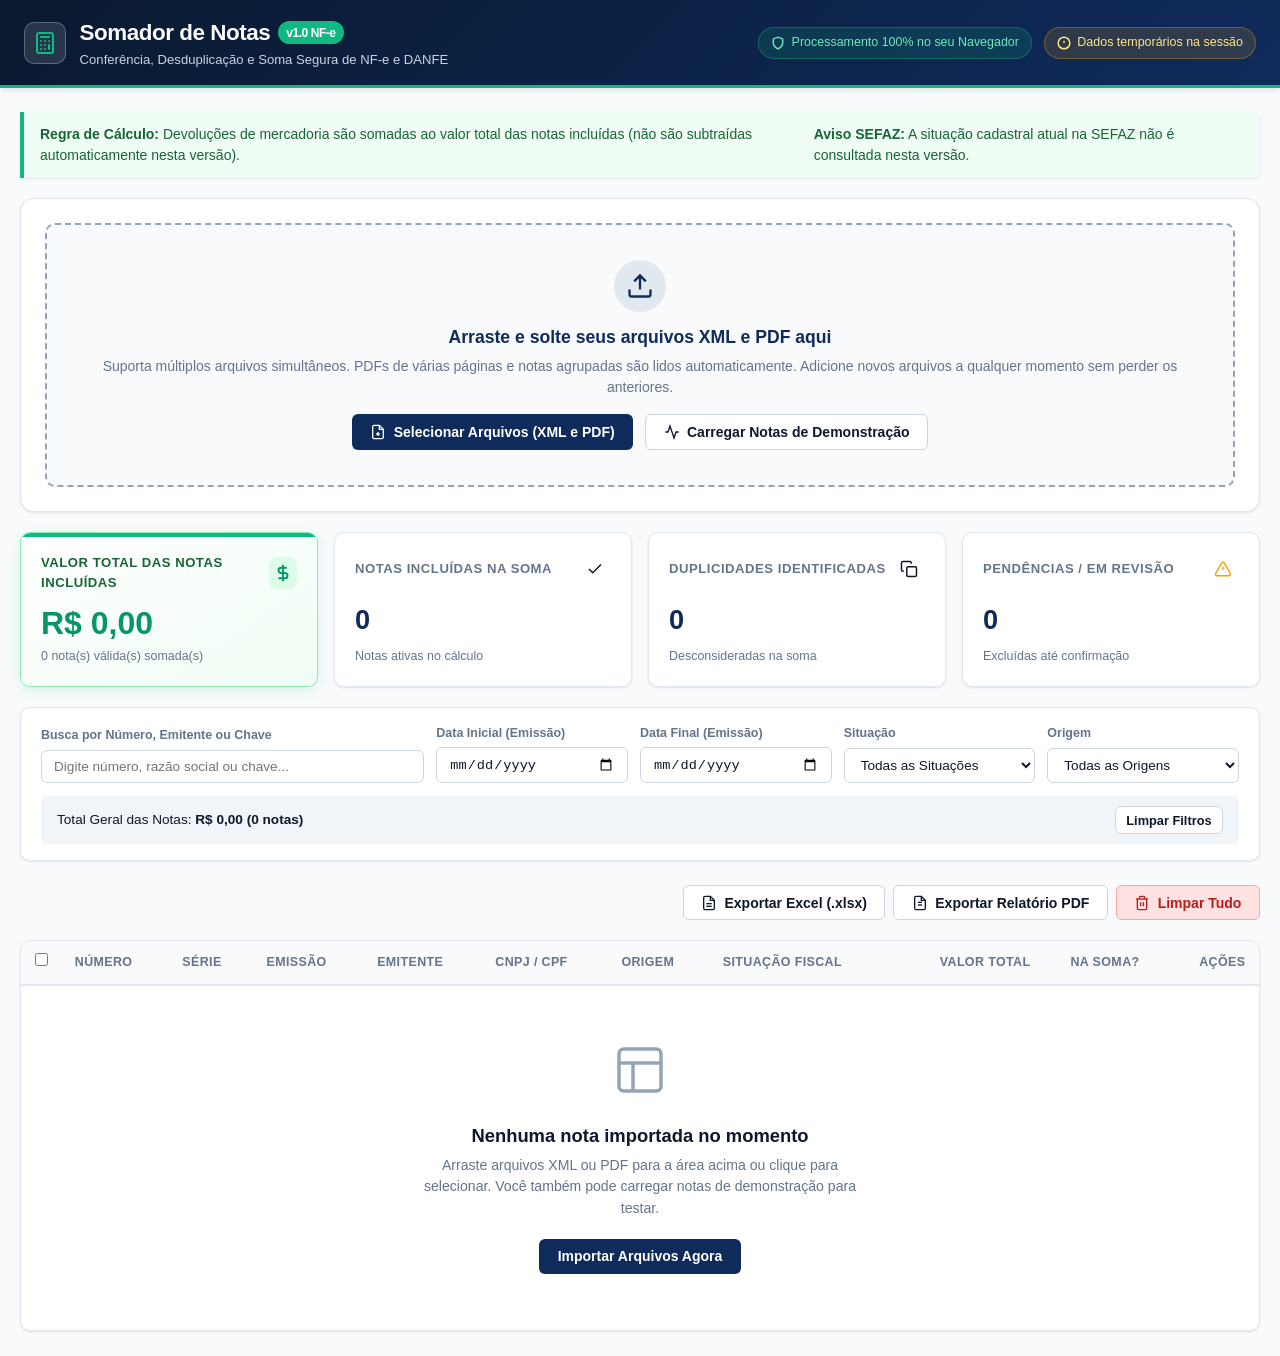
==== index.html @ ee243882 "feat: publicacao da aplicacao Somador de Notas" ====
<!DOCTYPE html>
<html lang="pt-BR">
<head>
  <meta charset="UTF-8">
  <meta name="viewport" content="width=device-width, initial-scale=1.0">
  <title>Somador de Notas - NF-e e DANFE</title>
  
  <!-- CSS Principal -->
  <link rel="stylesheet" href="css/styles.css">

  <!-- Bibliotecas Locais (Zero Dependência Externa para Máxima Privacidade) -->
  <script src="vendor/pdf.min.js"></script>
  <script src="vendor/xlsx.full.min.js"></script>
  <script src="vendor/jspdf.umd.min.js"></script>
  <script src="vendor/jspdf.plugin.autotable.min.js"></script>
  <script src="vendor/JsBarcode.all.min.js"></script>
  <script src="vendor/tesseract.min.js"></script>
</head>
<body>

  <!-- CABEÇALHO -->
  <header class="app-header">
    <div class="header-container">
      <div class="brand-section">
        <div class="brand-logo-icon">
          <!-- Ícone SVG de Calculadora/Documento -->
          <svg width="24" height="24" viewBox="0 0 24 24" fill="none" stroke="currentColor" stroke-width="2" stroke-linecap="round" stroke-linejoin="round">
            <rect width="16" height="20" x="4" y="2" rx="2"/>
            <line x1="8" x2="16" y1="6" y2="6"/>
            <line x1="16" x2="16" y1="14" y2="18"/>
            <path d="M16 10h.01"/>
            <path d="M12 10h.01"/>
            <path d="M8 10h.01"/>
            <path d="M12 14h.01"/>
            <path d="M8 14h.01"/>
            <path d="M12 18h.01"/>
            <path d="M8 18h.01"/>
          </svg>
        </div>
        <div>
          <div class="brand-title">
            Somador de Notas
            <span class="brand-version">v1.0 NF-e</span>
          </div>
          <div class="brand-subtitle">Conferência, Desduplicação e Soma Segura de NF-e e DANFE</div>
        </div>
      </div>

      <div class="header-badges">
        <div class="privacy-badge" title="Nenhum dado é enviado para servidores externos">
          <svg width="14" height="14" viewBox="0 0 24 24" fill="none" stroke="currentColor" stroke-width="2.5"><path d="M12 22s8-4 8-10V5l-8-3-8 3v7c0 6 8 10 8 10z"/></svg>
          Processamento 100% no seu Navegador
        </div>
        <div class="session-warning-badge" title="Os dados serão descartados ao recarregar a página">
          <svg width="14" height="14" viewBox="0 0 24 24" fill="none" stroke="currentColor" stroke-width="2.5"><circle cx="12" cy="12" r="10"/><line x1="12" y1="8" x2="12" y2="12"/><line x1="12" y1="16" x2="12.01" y2="16"/></svg>
          Dados temporários na sessão
        </div>
      </div>
    </div>
  </header>

  <!-- CONTEÚDO PRINCIPAL -->
  <main class="main-wrapper">

    <!-- BANNER DE REGRAS DE NEGÓCIO E SEFAZ -->
    <div class="rule-banner">
      <div>
        <strong>Regra de Cálculo:</strong> Devoluções de mercadoria são somadas ao valor total das notas incluídas (não são subtraídas automaticamente nesta versão).
      </div>
      <div>
        <strong>Aviso SEFAZ:</strong> A situação cadastral atual na SEFAZ não é consultada nesta versão.
      </div>
    </div>

    <!-- ÁREA DE IMPORTAÇÃO (DROPZONE) -->
    <section class="import-card">
      <div class="dropzone-container" id="dropzone">
        <input type="file" id="fileInput" class="file-input-hidden" multiple accept=".xml,.pdf">
        <div class="dropzone-icon">
          <svg width="28" height="28" viewBox="0 0 24 24" fill="none" stroke="currentColor" stroke-width="2"><path d="M21 15v4a2 2 0 0 1-2 2H5a2 2 0 0 1-2-2v-4"/><polyline points="17 8 12 3 7 8"/><line x1="12" x2="12" y1="3" y2="15"/></svg>
        </div>
        <div class="dropzone-text-main">Arraste e solte seus arquivos XML e PDF aqui</div>
        <div class="dropzone-text-sub">
          Suporta múltiplos arquivos simultâneos. PDFs de várias páginas e notas agrupadas são lidos automaticamente.
          Adicione novos arquivos a qualquer momento sem perder os anteriores.
        </div>
        <div class="dropzone-actions">
          <button type="button" class="btn btn-primary" id="btnSelectFiles">
            <svg width="16" height="16" viewBox="0 0 24 24" fill="none" stroke="currentColor" stroke-width="2"><path d="M14 2H6a2 2 0 0 0-2 2v16a2 2 0 0 0 2 2h12a2 2 0 0 0 2-2V8z"/><polyline points="14 2 14 8 20 8"/><line x1="12" x2="12" y1="18" y2="12"/><line x1="9" x2="15" y1="15" y2="15"/></svg>
            Selecionar Arquivos (XML e PDF)
          </button>
          <button type="button" class="btn btn-secondary" id="btnLoadSamples">
            <svg width="16" height="16" viewBox="0 0 24 24" fill="none" stroke="currentColor" stroke-width="2"><polyline points="22 12 18 12 15 21 9 3 6 12 2 12"/></svg>
            Carregar Notas de Demonstração
          </button>
        </div>
      </div>
    </section>

    <!-- CARDS DE MÉTRICAS E RESUMO -->
    <section class="metrics-grid">
      <!-- Card Valor Total (Destaque Principal) -->
      <div class="metric-card highlight-green">
        <div class="metric-header">
          <span class="metric-title">Valor Total das Notas Incluídas</span>
          <div class="metric-icon">
            <svg width="18" height="18" viewBox="0 0 24 24" fill="none" stroke="currentColor" stroke-width="2.5"><line x1="12" x2="12" y1="1" y2="23"/><path d="M17 5H9.5a3.5 3.5 0 0 0 0 7h5a3.5 3.5 0 0 1 0 7H6"/></svg>
          </div>
        </div>
        <div class="metric-value-huge" id="cardTotalValor">R$ 0,00</div>
        <div class="metric-footer-desc" id="cardTotalDesc">0 nota(s) válida(s) somada(s)</div>
      </div>

      <!-- Card Quantidade Incluídas -->
      <div class="metric-card">
        <div class="metric-header">
          <span class="metric-title">Notas Incluídas na Soma</span>
          <div class="metric-icon">
            <svg width="18" height="18" viewBox="0 0 24 24" fill="none" stroke="currentColor" stroke-width="2"><polyline points="20 6 9 17 4 12"/></svg>
          </div>
        </div>
        <div class="metric-value-medium" id="cardQtdIncluidas">0</div>
        <div class="metric-footer-desc">Notas ativas no cálculo</div>
      </div>

      <!-- Card Duplicidades -->
      <div class="metric-card">
        <div class="metric-header">
          <span class="metric-title">Duplicidades Identificadas</span>
          <div class="metric-icon">
            <svg width="18" height="18" viewBox="0 0 24 24" fill="none" stroke="currentColor" stroke-width="2"><rect width="13" height="13" x="9" y="9" rx="2" ry="2"/><path d="M5 15H4a2 2 0 0 1-2-2V4a2 2 0 0 1 2-2h9a2 2 0 0 1 2 2v1"/></svg>
          </div>
        </div>
        <div class="metric-value-medium" id="cardQtdDuplicadas">0</div>
        <div class="metric-footer-desc">Desconsideradas na soma</div>
      </div>

      <!-- Card Pendências / Revisão -->
      <div class="metric-card">
        <div class="metric-header">
          <span class="metric-title">Pendências / Em Revisão</span>
          <div class="metric-icon" style="color: var(--warning);">
            <svg width="18" height="18" viewBox="0 0 24 24" fill="none" stroke="currentColor" stroke-width="2"><path d="m21.73 18-8-14a2 2 0 0 0-3.48 0l-8 14A2 2 0 0 0 4 21h16a2 2 0 0 0 1.73-3Z"/><line x1="12" x2="12" y1="9" y2="13"/><line x1="12" x2="12.01" y1="17" y2="17"/></svg>
          </div>
        </div>
        <div class="metric-value-medium" id="cardQtdPendencias">0</div>
        <div class="metric-footer-desc">Excluídas até confirmação</div>
      </div>
    </section>

    <!-- BARRA DE FILTROS E BUSCA -->
    <section class="controls-card">
      <div class="filters-grid">
        <div class="filter-group">
          <label for="filterSearch">Busca por Número, Emitente ou Chave</label>
          <input type="text" id="filterSearch" class="form-control" placeholder="Digite número, razão social ou chave...">
        </div>
        <div class="filter-group">
          <label for="filterDataInicio">Data Inicial (Emissão)</label>
          <input type="date" id="filterDataInicio" class="form-control">
        </div>
        <div class="filter-group">
          <label for="filterDataFim">Data Final (Emissão)</label>
          <input type="date" id="filterDataFim" class="form-control">
        </div>
        <div class="filter-group">
          <label for="filterSituacao">Situação</label>
          <select id="filterSituacao" class="form-control">
            <option value="todas">Todas as Situações</option>
            <option value="incluidas">Incluídas na Soma</option>
            <option value="excluidas">Excluídas da Soma</option>
            <option value="revisao">Revisão Necessária</option>
            <option value="devolucao">Devoluções</option>
            <option value="cancelada">Canceladas</option>
            <option value="duplicada">Duplicadas</option>
            <option value="nao_suportado">Não Suportadas</option>
          </select>
        </div>
        <div class="filter-group">
          <label for="filterOrigem">Origem</label>
          <select id="filterOrigem" class="form-control">
            <option value="todas">Todas as Origens</option>
            <option value="XML">Apenas XML</option>
            <option value="PDF">Apenas PDF</option>
            <option value="XML + PDF">XML + PDF (Casados)</option>
          </select>
        </div>
      </div>

      <!-- Barra de Subtotais com Filtro Ativo -->
      <div class="subtotals-bar">
        <div class="subtotals-details">
          <span>Total Geral das Notas: <strong id="lblTotalGeral">R$ 0,00 (0 notas)</strong></span>
          <span class="subtotal-badge" id="lblSubtotalFiltradoContainer" style="display: none;">
            Subtotal Visível (Filtro Ativo): <strong id="lblSubtotalFiltrado">R$ 0,00 (0 notas)</strong>
          </span>
        </div>
        <button type="button" class="btn btn-secondary btn-sm" id="btnClearFilters">
          Limpar Filtros
        </button>
      </div>
    </section>

    <!-- BARRA DE AÇÕES EM LOTE E EXPORTAÇÃO -->
    <div class="table-toolbar">
      <div class="batch-actions-container" id="batchActionsBar" style="display: none;">
        <span><strong id="batchSelectedCount">0</strong> selecionada(s):</span>
        <button type="button" class="btn btn-secondary btn-sm" id="btnBatchInclude">Incluir na Soma</button>
        <button type="button" class="btn btn-secondary btn-sm" id="btnBatchExclude">Excluir da Soma</button>
        <button type="button" class="btn btn-danger btn-sm" id="btnBatchDelete">Remover</button>
      </div>

      <div class="export-actions-container">
        <button type="button" class="btn btn-secondary" id="btnExportExcel">
          <svg width="16" height="16" viewBox="0 0 24 24" fill="none" stroke="currentColor" stroke-width="2"><path d="M14 2H6a2 2 0 0 0-2 2v16a2 2 0 0 0 2 2h12a2 2 0 0 0 2-2V8z"/><polyline points="14 2 14 8 20 8"/><line x1="8" x2="16" y1="13" y2="13"/><line x1="8" x2="16" y1="17" y2="17"/><line x1="10" x2="10" y1="9" y2="9"/></svg>
          Exportar Excel (.xlsx)
        </button>
        <button type="button" class="btn btn-secondary" id="btnExportPdf">
          <svg width="16" height="16" viewBox="0 0 24 24" fill="none" stroke="currentColor" stroke-width="2"><path d="M14 2H6a2 2 0 0 0-2 2v16a2 2 0 0 0 2 2h12a2 2 0 0 0 2-2V8z"/><polyline points="14 2 14 8 20 8"/><path d="M9 15h6"/><path d="M9 11h6"/></svg>
          Exportar Relatório PDF
        </button>
        <button type="button" class="btn btn-danger" id="btnClearAll">
          <svg width="16" height="16" viewBox="0 0 24 24" fill="none" stroke="currentColor" stroke-width="2"><polyline points="3 6 5 6 21 6"/><path d="M19 6v14a2 2 0 0 1-2 2H7a2 2 0 0 1-2-2V6m3 0V4a2 2 0 0 1 2-2h4a2 2 0 0 1 2 2v2"/><line x1="10" x2="10" y1="11" y2="17"/><line x1="14" x2="14" y1="11" y2="17"/></svg>
          Limpar Tudo
        </button>
      </div>
    </div>

    <!-- TABELA PRINCIPAL DE NOTAS -->
    <section class="table-card">
      <div class="table-responsive">
        <table class="notas-table" id="notasTable">
          <thead>
            <tr>
              <th style="width: 38px;">
                <input type="checkbox" id="chkSelectAll" title="Selecionar todas as notas visíveis">
              </th>
              <th>Número</th>
              <th>Série</th>
              <th>Emissão</th>
              <th>Emitente</th>
              <th>CNPJ / CPF</th>
              <th>Origem</th>
              <th>Situação Fiscal</th>
              <th style="text-align: right;">Valor Total</th>
              <th style="text-align: center;">Na Soma?</th>
              <th style="text-align: right;">Ações</th>
            </tr>
          </thead>
          <tbody id="tableBody">
            <!-- Linhas inseridas dinamicamente via app.js -->
          </tbody>
        </table>
      </div>

      <!-- Estado Vazio (Sem Notas Importadas) -->
      <div class="empty-state" id="emptyState">
        <div class="empty-state-icon">
          <svg width="56" height="56" viewBox="0 0 24 24" fill="none" stroke="currentColor" stroke-width="1.5"><rect width="18" height="18" x="3" y="3" rx="2"/><path d="M3 9h18"/><path d="M9 21V9"/></svg>
        </div>
        <h3>Nenhuma nota importada no momento</h3>
        <p>Arraste arquivos XML ou PDF para a área acima ou clique para selecionar. Você também pode carregar notas de demonstração para testar.</p>
        <button type="button" class="btn btn-primary" onclick="document.getElementById('fileInput').click()">
          Importar Arquivos Agora
        </button>
      </div>
    </section>

  </main>

  <!-- ==========================================================================
       MODAIS DO SISTEMA
       ========================================================================== -->

  <!-- Modal 1: Progresso do Processamento em Lote -->
  <div class="modal-overlay" id="modalProgress">
    <div class="modal-card" style="max-width: 550px;">
      <div class="modal-header">
        <div class="modal-title">
          <svg width="20" height="20" viewBox="0 0 24 24" fill="none" stroke="currentColor" stroke-width="2"><path d="M21 12a9 9 0 1 1-6.219-8.56"/></svg>
          Processando Arquivos...
        </div>
      </div>
      <div class="modal-body">
        <div id="progressCurrentFile" style="font-weight: 600; font-size: 0.9rem; margin-bottom: 0.25rem;">Iniciando leitura...</div>
        <div id="progressCounter" style="font-size: 0.8rem; color: var(--text-muted);">Arquivo 0 de 0</div>
        
        <div class="progress-bar-container">
          <div class="progress-bar-fill" id="progressBarFill"></div>
        </div>

        <div style="font-size: 0.8rem; font-weight: 600; margin-top: 1rem; margin-bottom: 0.35rem;">Registro de Leitura:</div>
        <div class="processing-log" id="progressLog"></div>
      </div>
      <div class="modal-footer">
        <button type="button" class="btn btn-secondary btn-sm" id="btnCancelProcessing">Cancelar Restantes</button>
      </div>
    </div>
  </div>

  <!-- Modal 2: Visualização e Impressão de DANFE (A partir do XML) -->
  <div class="modal-overlay" id="modalDanfe">
    <div class="modal-card modal-huge">
      <div class="modal-header">
        <div class="modal-title">
          <svg width="20" height="20" viewBox="0 0 24 24" fill="none" stroke="currentColor" stroke-width="2"><rect width="18" height="18" x="3" y="3" rx="2"/><path d="M7 7h10"/><path d="M7 12h10"/><path d="M7 17h10"/></svg>
          Visualizador Oficial de DANFE (NF-e Modelo 55)
        </div>
        <button type="button" class="btn-close" id="btnCloseDanfe">&times;</button>
      </div>
      <div class="modal-body" id="danfeModalBody">
        <!-- DANFE renderizado aqui -->
      </div>
      <div class="modal-footer">
        <button type="button" class="btn btn-secondary" id="btnDownloadXmlOriginal">
          <svg width="16" height="16" viewBox="0 0 24 24" fill="none" stroke="currentColor" stroke-width="2"><path d="M21 15v4a2 2 0 0 1-2 2H5a2 2 0 0 1-2-2v-4"/><polyline points="7 10 12 15 17 10"/><line x1="12" x2="12" y1="15" y2="3"/></svg>
          Baixar XML Original
        </button>
        <button type="button" class="btn btn-primary" id="btnPrintDanfe">
          <svg width="16" height="16" viewBox="0 0 24 24" fill="none" stroke="currentColor" stroke-width="2"><polyline points="6 9 6 2 18 2 18 9"/><path d="M6 18H4a2 2 0 0 1-2-2v-5a2 2 0 0 1 2-2h16a2 2 0 0 1 2 2v5a2 2 0 0 1-2 2h-2"/><rect width="12" height="8" x="6" y="14"/></svg>
          Imprimir DANFE
        </button>
        <button type="button" class="btn btn-secondary" id="btnCloseDanfeFooter">Fechar</button>
      </div>
    </div>
  </div>

  <!-- Modal 3: Conferência Lado a Lado e Edição / Revisão -->
  <div class="modal-overlay" id="modalReview">
    <div class="modal-card modal-huge">
      <div class="modal-header">
        <div class="modal-title">
          <svg width="20" height="20" viewBox="0 0 24 24" fill="none" stroke="currentColor" stroke-width="2"><path d="M12 20h9"/><path d="M16.5 3.5a2.121 2.121 0 0 1 3 3L7 19l-4 1 1-4L16.5 3.5z"/></svg>
          Conferência e Revisão de Dados da Nota
        </div>
        <button type="button" class="btn-close" id="btnCloseReview">&times;</button>
      </div>
      <div class="modal-body">
        <div class="side-by-side-container">
          
          <!-- Painel Esquerdo: PDF Original / Documento -->
          <div class="side-pdf-panel">
            <div class="pdf-toolbar">
              <span>Visualizador do Documento Original</span>
              <div style="display: flex; gap: 0.35rem; align-items: center;">
                <button type="button" class="btn btn-secondary btn-sm" id="btnPdfPrevPage">&lt;</button>
                <span id="pdfPageIndicator">Pág 1 / 1</span>
                <button type="button" class="btn btn-secondary btn-sm" id="btnPdfNextPage">&gt;</button>
                <button type="button" class="btn btn-secondary btn-sm" id="btnPdfZoomIn">+</button>
                <button type="button" class="btn btn-secondary btn-sm" id="btnPdfZoomOut">-</button>
              </div>
            </div>
            <div class="pdf-canvas-container" id="pdfCanvasContainer">
              <canvas id="pdfViewerCanvas"></canvas>
            </div>
          </div>

          <!-- Painel Direito: Formulário com Dados Extraídos -->
          <div class="side-form-panel">
            <div class="review-notice" id="reviewNoticeBox">
              <strong>Atenção:</strong> Verifique os dados extraídos comparando com o documento original ao lado.
            </div>

            <div class="filter-group">
              <label for="editValorTotal">VALOR TOTAL DA NOTA (R$) *</label>
              <input type="text" id="editValorTotal" class="form-control" style="font-size: 1.15rem; font-weight: 700; color: var(--primary);">
              <small style="color: var(--text-muted);">Específico do campo Valor Total da Nota. Use vírgula para centavos (ex: 1.234,56).</small>
            </div>

            <div class="filter-group">
              <label for="editChave">Chave de Acesso (44 dígitos)</label>
              <input type="text" id="editChave" class="form-control" maxlength="54">
            </div>

            <div style="display: grid; grid-template-columns: 1fr 1fr; gap: 0.75rem;">
              <div class="filter-group">
                <label for="editNumero">Número da Nota</label>
                <input type="text" id="editNumero" class="form-control">
              </div>
              <div class="filter-group">
                <label for="editSerie">Série</label>
                <input type="text" id="editSerie" class="form-control">
              </div>
            </div>

            <div class="filter-group">
              <label for="editDataEmissao">Data de Emissão</label>
              <input type="date" id="editDataEmissao" class="form-control">
            </div>

            <div class="filter-group">
              <label for="editEmitenteNome">Nome / Razão Social do Emitente</label>
              <input type="text" id="editEmitenteNome" class="form-control">
            </div>

            <div class="filter-group">
              <label for="editEmitenteCnpj">CNPJ / CPF do Emitente</label>
              <input type="text" id="editEmitenteCnpj" class="form-control">
            </div>

            <div class="filter-group">
              <label for="editDestinatarioNome">Nome / Razão Social do Destinatário</label>
              <input type="text" id="editDestinatarioNome" class="form-control">
            </div>

            <div style="margin-top: 0.5rem; display: flex; align-items: center; gap: 0.5rem;">
              <input type="checkbox" id="editIncluirSoma">
              <label for="editIncluirSoma" style="font-weight: 600; font-size: 0.88rem; cursor: pointer;">
                Incluir esta nota na soma final
              </label>
            </div>
          </div>

        </div>
      </div>
      <div class="modal-footer">
        <button type="button" class="btn btn-secondary" id="btnCancelReview">Cancelar</button>
        <button type="button" class="btn btn-success" id="btnSaveReview">
          <svg width="16" height="16" viewBox="0 0 24 24" fill="none" stroke="currentColor" stroke-width="2"><polyline points="20 6 9 17 4 12"/></svg>
          Salvar Dados Conferidos
        </button>
      </div>
    </div>
  </div>

  <!-- Modal 4: Confirmação de Limpar Tudo -->
  <div class="modal-overlay" id="modalConfirmClear">
    <div class="modal-card" style="max-width: 450px;">
      <div class="modal-header">
        <div class="modal-title" style="color: var(--danger);">
          <svg width="20" height="20" viewBox="0 0 24 24" fill="none" stroke="currentColor" stroke-width="2"><circle cx="12" cy="12" r="10"/><line x1="12" y1="8" x2="12" y2="12"/><line x1="12" y1="16" x2="12.01" y2="16"/></svg>
          Limpar Todos os Dados?
        </div>
      </div>
      <div class="modal-body">
        <p>Tem certeza que deseja apagar todas as notas importadas nesta sessão?</p>
        <p style="font-size: 0.82rem; color: var(--text-muted); margin-top: 0.5rem;">
          Como o processamento é 100% no seu navegador sem armazenamento em servidor, todos os dados atuais serão descartados da memória.
        </p>
      </div>
      <div class="modal-footer">
        <button type="button" class="btn btn-secondary" id="btnCancelClear">Cancelar</button>
        <button type="button" class="btn btn-danger" id="btnConfirmClear">Sim, Limpar Tudo</button>
      </div>
    </div>
  </div>

  <!-- Scripts da Aplicação -->
  <script src="js/utils.js"></script>
  <script src="js/parser-xml.js"></script>
  <script src="js/parser-pdf.js"></script>
  <script src="js/danfe-renderer.js"></script>
  <script src="js/export.js"></script>
  <script src="js/app.js"></script>

</body>
</html>
---- css/styles.css ----
/* ==========================================================================
   Somador de Notas - Folha de Estilos Principal
   Cores: Azul-Marinho (#0f2b5c / #1e3a8a) e Verde Esmeralda (#10b981 / #059669)
   Design Limpo, Moderno, Acessível e Responsivo
   ========================================================================== */

:root {
  --primary: #0f2b5c;
  --primary-hover: #163e80;
  --primary-light: #eff6ff;
  --secondary: #1e3a8a;
  --success: #10b981;
  --success-dark: #059669;
  --success-light: #ecfdf5;
  --warning: #f59e0b;
  --warning-light: #fffbeb;
  --danger: #ef4444;
  --danger-light: #fef2f2;
  --info: #0284c7;
  --info-light: #f0f9ff;
  --bg: #f8fafc;
  --card-bg: #ffffff;
  --border: #e2e8f0;
  --border-dark: #cbd5e1;
  --text-main: #0f172a;
  --text-muted: #64748b;
  --text-light: #94a3b8;
  --radius-sm: 6px;
  --radius-md: 10px;
  --radius-lg: 14px;
  --shadow-sm: 0 1px 3px rgba(0, 0, 0, 0.06), 0 1px 2px rgba(0, 0, 0, 0.04);
  --shadow-md: 0 4px 6px -1px rgba(0, 0, 0, 0.08), 0 2px 4px -2px rgba(0, 0, 0, 0.04);
  --shadow-lg: 0 10px 15px -3px rgba(0, 0, 0, 0.1), 0 4px 6px -4px rgba(0, 0, 0, 0.05);
}

* {
  box-sizing: border-box;
  margin: 0;
  padding: 0;
}

body {
  font-family: -apple-system, BlinkMacSystemFont, "Segoe UI", Roboto, Helvetica, Arial, sans-serif;
  background-color: var(--bg);
  color: var(--text-main);
  line-height: 1.5;
  min-height: 100vh;
  display: flex;
  flex-direction: column;
}

/* ==========================================================================
   Header e Navegação Superior
   ========================================================================== */
.app-header {
  background: linear-gradient(135deg, #0a192f 0%, var(--primary) 100%);
  color: #ffffff;
  padding: 1rem 1.5rem;
  border-bottom: 3px solid var(--success);
  box-shadow: var(--shadow-md);
}

.header-container {
  max-width: 1400px;
  margin: 0 auto;
  display: flex;
  justify-content: space-between;
  align-items: center;
  flex-wrap: wrap;
  gap: 1rem;
}

.brand-section {
  display: flex;
  align-items: center;
  gap: 0.85rem;
}

.brand-logo-icon {
  width: 42px;
  height: 42px;
  background: rgba(255, 255, 255, 0.12);
  border: 1px solid rgba(255, 255, 255, 0.25);
  border-radius: var(--radius-md);
  display: flex;
  align-items: center;
  justify-content: center;
  color: var(--success);
}

.brand-title {
  font-size: 1.4rem;
  font-weight: 700;
  letter-spacing: -0.02em;
  display: flex;
  align-items: center;
  gap: 0.5rem;
}

.brand-version {
  font-size: 0.75rem;
  background: var(--success);
  color: #ffffff;
  padding: 0.15rem 0.5rem;
  border-radius: 9999px;
  font-weight: 600;
}

.brand-subtitle {
  font-size: 0.82rem;
  color: #cbd5e1;
}

.header-badges {
  display: flex;
  align-items: center;
  gap: 0.75rem;
  flex-wrap: wrap;
}

.privacy-badge {
  background: rgba(16, 185, 129, 0.15);
  border: 1px solid rgba(16, 185, 129, 0.35);
  color: #6ee7b7;
  font-size: 0.78rem;
  padding: 0.35rem 0.75rem;
  border-radius: 9999px;
  display: flex;
  align-items: center;
  gap: 0.4rem;
  font-weight: 500;
}

.session-warning-badge {
  background: rgba(245, 158, 11, 0.15);
  border: 1px solid rgba(245, 158, 11, 0.35);
  color: #fde68a;
  font-size: 0.78rem;
  padding: 0.35rem 0.75rem;
  border-radius: 9999px;
  display: flex;
  align-items: center;
  gap: 0.4rem;
}

/* ==========================================================================
   Conteúdo Principal e Layout
   ========================================================================== */
.main-wrapper {
  max-width: 1400px;
  margin: 1.5rem auto;
  padding: 0 1.25rem;
  width: 100%;
  flex: 1;
  display: flex;
  flex-direction: column;
  gap: 1.25rem;
}

/* Alerta de Regra de Negócio */
.rule-banner {
  background-color: #f0fdf4;
  border-left: 4px solid var(--success);
  padding: 0.75rem 1rem;
  border-radius: 0 var(--radius-sm) var(--radius-sm) 0;
  display: flex;
  align-items: center;
  justify-content: space-between;
  gap: 1rem;
  font-size: 0.875rem;
  color: #166534;
  box-shadow: var(--shadow-sm);
}

.rule-banner strong {
  font-weight: 600;
}

/* ==========================================================================
   Área de Importação e Dropzone
   ========================================================================== */
.import-card {
  background: var(--card-bg);
  border: 1px solid var(--border);
  border-radius: var(--radius-lg);
  padding: 1.5rem;
  box-shadow: var(--shadow-sm);
}

.dropzone-container {
  border: 2px dashed #94a3b8;
  border-radius: var(--radius-md);
  padding: 2.2rem 1.5rem;
  text-align: center;
  background-color: #f8fafc;
  cursor: pointer;
  transition: all 0.2s ease-in-out;
  position: relative;
}

.dropzone-container:hover,
.dropzone-container.dragover {
  border-color: var(--secondary);
  background-color: var(--primary-light);
  transform: scale(1.002);
}

.dropzone-icon {
  width: 52px;
  height: 52px;
  margin: 0 auto 0.75rem auto;
  background: #e2e8f0;
  border-radius: 50%;
  display: flex;
  align-items: center;
  justify-content: center;
  color: var(--primary);
  transition: all 0.2s;
}

.dropzone-container:hover .dropzone-icon,
.dropzone-container.dragover .dropzone-icon {
  background: var(--primary);
  color: #ffffff;
}

.dropzone-text-main {
  font-size: 1.1rem;
  font-weight: 600;
  color: var(--primary);
  margin-bottom: 0.35rem;
}

.dropzone-text-sub {
  font-size: 0.875rem;
  color: var(--text-muted);
  margin-bottom: 1rem;
}

.dropzone-actions {
  display: flex;
  justify-content: center;
  gap: 0.75rem;
  flex-wrap: wrap;
}

.file-input-hidden {
  display: none;
}

.btn {
  display: inline-flex;
  align-items: center;
  gap: 0.45rem;
  font-size: 0.875rem;
  font-weight: 600;
  padding: 0.55rem 1.1rem;
  border-radius: var(--radius-sm);
  border: 1px solid transparent;
  cursor: pointer;
  transition: all 0.15s ease-in-out;
  text-decoration: none;
}

.btn-primary {
  background-color: var(--primary);
  color: #ffffff;
}

.btn-primary:hover {
  background-color: var(--primary-hover);
}

.btn-secondary {
  background-color: #ffffff;
  color: var(--text-main);
  border-color: var(--border-dark);
}

.btn-secondary:hover {
  background-color: #f1f5f9;
}

.btn-success {
  background-color: var(--success);
  color: #ffffff;
}

.btn-success:hover {
  background-color: var(--success-dark);
}

.btn-danger {
  background-color: #fee2e2;
  color: #b91c1c;
  border-color: #fca5a5;
}

.btn-danger:hover {
  background-color: #fecaca;
}

.btn-sm {
  padding: 0.35rem 0.65rem;
  font-size: 0.8rem;
}

/* ==========================================================================
   Cards de Resumo e Métricas
   ========================================================================== */
.metrics-grid {
  display: grid;
  grid-template-columns: repeat(auto-fit, minmax(230px, 1fr));
  gap: 1rem;
}

.metric-card {
  background: var(--card-bg);
  border: 1px solid var(--border);
  border-radius: var(--radius-md);
  padding: 1.25rem;
  box-shadow: var(--shadow-sm);
  display: flex;
  flex-direction: column;
  justify-content: space-between;
  position: relative;
  overflow: hidden;
}

.metric-card.highlight-green {
  border-color: #86efac;
  background: linear-gradient(145deg, #ffffff 0%, #f0fdf4 100%);
  box-shadow: 0 4px 12px rgba(16, 185, 129, 0.12);
}

.metric-card.highlight-green::before {
  content: "";
  position: absolute;
  top: 0;
  left: 0;
  width: 100%;
  height: 4px;
  background: var(--success);
}

.metric-header {
  display: flex;
  justify-content: space-between;
  align-items: center;
  margin-bottom: 0.5rem;
}

.metric-title {
  font-size: 0.82rem;
  font-weight: 600;
  text-transform: uppercase;
  letter-spacing: 0.04em;
  color: var(--text-muted);
}

.metric-card.highlight-green .metric-title {
  color: #166534;
}

.metric-icon {
  width: 32px;
  height: 32px;
  border-radius: 8px;
  display: flex;
  align-items: center;
  justify-content: center;
  font-size: 1rem;
}

.metric-card.highlight-green .metric-icon {
  background: #dcfce7;
  color: var(--success-dark);
}

.metric-value-huge {
  font-size: 2rem;
  font-weight: 800;
  color: var(--success-dark);
  line-height: 1.1;
  margin: 0.35rem 0;
}

.metric-value-medium {
  font-size: 1.7rem;
  font-weight: 700;
  color: var(--primary);
  line-height: 1.1;
  margin: 0.35rem 0;
}

.metric-footer-desc {
  font-size: 0.78rem;
  color: var(--text-muted);
}

/* ==========================================================================
   Barra de Filtros e Busca
   ========================================================================== */
.controls-card {
  background: var(--card-bg);
  border: 1px solid var(--border);
  border-radius: var(--radius-md);
  padding: 1rem 1.25rem;
  box-shadow: var(--shadow-sm);
  display: flex;
  flex-direction: column;
  gap: 0.85rem;
}

.filters-grid {
  display: grid;
  grid-template-columns: 2fr 1fr 1fr 1fr 1fr;
  gap: 0.75rem;
  align-items: end;
}

.filter-group {
  display: flex;
  flex-direction: column;
  gap: 0.3rem;
}

.filter-group label {
  font-size: 0.78rem;
  font-weight: 600;
  color: var(--text-muted);
}

.form-control {
  width: 100%;
  padding: 0.5rem 0.75rem;
  font-size: 0.85rem;
  border: 1px solid var(--border-dark);
  border-radius: var(--radius-sm);
  background: #ffffff;
  color: var(--text-main);
  outline: none;
  transition: border-color 0.15s;
}

.form-control:focus {
  border-color: var(--primary);
  box-shadow: 0 0 0 3px rgba(15, 43, 92, 0.1);
}

.subtotals-bar {
  background-color: #f1f5f9;
  border-radius: var(--radius-sm);
  padding: 0.6rem 1rem;
  display: flex;
  justify-content: space-between;
  align-items: center;
  flex-wrap: wrap;
  gap: 0.75rem;
  font-size: 0.85rem;
}

.subtotals-details {
  display: flex;
  gap: 1.5rem;
  align-items: center;
  flex-wrap: wrap;
}

.subtotal-badge {
  font-weight: 600;
}

.subtotal-badge.active-filter {
  color: #1e40af;
  background: #dbeafe;
  padding: 0.2rem 0.6rem;
  border-radius: 4px;
}

/* ==========================================================================
   Barra de Ações em Lote e Exportação
   ========================================================================== */
.table-toolbar {
  display: flex;
  justify-content: space-between;
  align-items: center;
  flex-wrap: wrap;
  gap: 0.75rem;
  margin-top: 0.25rem;
}

.batch-actions-container {
  display: flex;
  align-items: center;
  gap: 0.5rem;
  background: #f1f5f9;
  padding: 0.35rem 0.75rem;
  border-radius: var(--radius-sm);
  font-size: 0.82rem;
}

.export-actions-container {
  display: flex;
  align-items: center;
  gap: 0.5rem;
  margin-left: auto;
}

/* ==========================================================================
   Tabela de Notas Fiscais
   ========================================================================== */
.table-card {
  background: var(--card-bg);
  border: 1px solid var(--border);
  border-radius: var(--radius-md);
  box-shadow: var(--shadow-sm);
  overflow: hidden;
}

.table-responsive {
  width: 100%;
  overflow-x: auto;
}

.notas-table {
  width: 100%;
  border-collapse: collapse;
  text-align: left;
  font-size: 0.84rem;
}

.notas-table th {
  background-color: #f8fafc;
  color: var(--text-muted);
  font-weight: 600;
  padding: 0.75rem 0.85rem;
  border-bottom: 2px solid var(--border);
  white-space: nowrap;
  font-size: 0.78rem;
  text-transform: uppercase;
  letter-spacing: 0.03em;
}

.notas-table td {
  padding: 0.75rem 0.85rem;
  border-bottom: 1px solid var(--border);
  vertical-align: middle;
}

.notas-table tr:hover {
  background-color: #f8fafc;
}

.notas-table tr.row-excluded {
  background-color: #fef2f2;
  opacity: 0.75;
}

.notas-table tr.row-review {
  background-color: #fffbeb;
}

.notas-table tr.row-duplicate {
  background-color: #f1f5f9;
  opacity: 0.7;
}

/* Badges de Situação e Origem */
.badge {
  display: inline-flex;
  align-items: center;
  gap: 0.3rem;
  padding: 0.2rem 0.55rem;
  border-radius: 9999px;
  font-size: 0.75rem;
  font-weight: 600;
  white-space: nowrap;
}

.badge-success {
  background-color: #dcfce7;
  color: #166534;
}

.badge-warning {
  background-color: #fef3c7;
  color: #92400e;
}

.badge-danger {
  background-color: #fee2e2;
  color: #991b1b;
}

.badge-info {
  background-color: #e0f2fe;
  color: #075985;
}

.badge-neutral {
  background-color: #f1f5f9;
  color: #475569;
}

.badge-origin-xml {
  background-color: #ede9fe;
  color: #5b21b6;
}

.badge-origin-pdf {
  background-color: #ffedd5;
  color: #9a3412;
}

.badge-origin-both {
  background-color: #d1fae5;
  color: #065f46;
}

/* Toggle Switch para Inclusão na Soma */
.toggle-switch {
  position: relative;
  display: inline-block;
  width: 44px;
  height: 24px;
}

.toggle-switch input {
  opacity: 0;
  width: 0;
  height: 0;
}

.toggle-slider {
  position: absolute;
  cursor: pointer;
  top: 0;
  left: 0;
  right: 0;
  bottom: 0;
  background-color: #cbd5e1;
  transition: .3s;
  border-radius: 24px;
}

.toggle-slider:before {
  position: absolute;
  content: "";
  height: 18px;
  width: 18px;
  left: 3px;
  bottom: 3px;
  background-color: white;
  transition: .3s;
  border-radius: 50%;
  box-shadow: 0 1px 3px rgba(0, 0, 0, 0.2);
}

input:checked + .toggle-slider {
  background-color: var(--success);
}

input:checked + .toggle-slider:before {
  transform: translateX(20px);
}

/* Colunas Específicas */
.col-valor {
  font-weight: 700;
  font-size: 0.92rem;
  color: var(--primary);
  text-align: right;
  white-space: nowrap;
}

.row-excluded .col-valor {
  color: var(--text-muted);
  text-decoration: line-through;
}

.col-actions {
  display: flex;
  gap: 0.35rem;
  justify-content: flex-end;
}

/* ==========================================================================
   Estado Vazio (Empty State)
   ========================================================================== */
.empty-state {
  padding: 3.5rem 1.5rem;
  text-align: center;
}

.empty-state-icon {
  width: 64px;
  height: 64px;
  margin: 0 auto 1rem;
  color: #94a3b8;
}

.empty-state h3 {
  font-size: 1.15rem;
  font-weight: 600;
  color: var(--text-main);
  margin-bottom: 0.35rem;
}

.empty-state p {
  color: var(--text-muted);
  font-size: 0.88rem;
  max-width: 450px;
  margin: 0 auto 1.25rem;
}

/* ==========================================================================
   Modais (DANFE, Revisão Lado a Lado, Confirmação)
   ========================================================================== */
.modal-overlay {
  position: fixed;
  top: 0;
  left: 0;
  width: 100%;
  height: 100%;
  background: rgba(15, 23, 42, 0.65);
  backdrop-filter: blur(4px);
  z-index: 1000;
  display: flex;
  align-items: center;
  justify-content: center;
  padding: 1.5rem;
  opacity: 0;
  pointer-events: none;
  transition: opacity 0.2s ease;
}

.modal-overlay.active {
  opacity: 1;
  pointer-events: auto;
}

.modal-card {
  background: #ffffff;
  border-radius: var(--radius-lg);
  box-shadow: var(--shadow-lg);
  max-width: 900px;
  width: 100%;
  max-height: 90vh;
  display: flex;
  flex-direction: column;
  overflow: hidden;
  animation: modalSlide 0.25s ease-out;
}

.modal-card.modal-huge {
  max-width: 1250px;
  height: 92vh;
}

@keyframes modalSlide {
  from {
    transform: translateY(15px);
    opacity: 0;
  }
  to {
    transform: translateY(0);
    opacity: 1;
  }
}

.modal-header {
  padding: 1rem 1.5rem;
  background: #f8fafc;
  border-bottom: 1px solid var(--border);
  display: flex;
  justify-content: space-between;
  align-items: center;
}

.modal-title {
  font-size: 1.1rem;
  font-weight: 700;
  color: var(--primary);
  display: flex;
  align-items: center;
  gap: 0.5rem;
}

.btn-close {
  background: transparent;
  border: none;
  font-size: 1.3rem;
  cursor: pointer;
  color: var(--text-muted);
  line-height: 1;
  padding: 0.25rem;
}

.btn-close:hover {
  color: var(--text-main);
}

.modal-body {
  padding: 1.5rem;
  overflow-y: auto;
  flex: 1;
}

.modal-footer {
  padding: 1rem 1.5rem;
  background: #f8fafc;
  border-top: 1px solid var(--border);
  display: flex;
  justify-content: flex-end;
  gap: 0.75rem;
}

/* Visualizador Lado a Lado */
.side-by-side-container {
  display: grid;
  grid-template-columns: 1.2fr 1fr;
  gap: 1.5rem;
  height: 100%;
  min-height: 520px;
}

.side-pdf-panel {
  border: 1px solid var(--border);
  border-radius: var(--radius-md);
  background: #475569;
  overflow: auto;
  display: flex;
  flex-direction: column;
  position: relative;
}

.pdf-toolbar {
  background: #1e293b;
  color: #ffffff;
  padding: 0.5rem 0.75rem;
  display: flex;
  justify-content: space-between;
  align-items: center;
  font-size: 0.8rem;
}

.pdf-canvas-container {
  flex: 1;
  overflow: auto;
  display: flex;
  justify-content: center;
  padding: 1rem;
}

.side-form-panel {
  display: flex;
  flex-direction: column;
  gap: 1rem;
  overflow-y: auto;
  padding-right: 0.5rem;
}

.review-notice {
  background-color: var(--warning-light);
  border-left: 4px solid var(--warning);
  padding: 0.75rem;
  border-radius: var(--radius-sm);
  font-size: 0.82rem;
  color: #78350f;
}

/* ==========================================================================
   Estilos Oficiais do DANFE (Padrão SEFAZ)
   ========================================================================== */
.danfe-document {
  background: #ffffff;
  color: #000000;
  font-family: Arial, "Helvetica Neue", Helvetica, sans-serif;
  font-size: 8pt;
  line-height: 1.15;
  padding: 15px;
  border: 1px solid #999999;
  max-width: 900px;
  margin: 0 auto;
}

.danfe-box {
  border: 1px solid #000000;
  padding: 3px 5px;
  box-sizing: border-box;
}

.danfe-box label {
  display: block;
  font-size: 6pt;
  font-weight: bold;
  text-transform: uppercase;
  color: #333333;
  margin-bottom: 1px;
}

.danfe-box .field-value {
  font-size: 8pt;
  font-weight: 500;
}

.danfe-box .field-value-pre {
  font-size: 7pt;
  white-space: pre-wrap;
  word-break: break-word;
  max-height: 80px;
  overflow-y: auto;
}

.danfe-canhoto {
  display: grid;
  grid-template-columns: 80% 20%;
  border: 1px solid #000000;
  margin-bottom: 5px;
}

.danfe-canhoto-recibo {
  padding: 4px 6px;
  font-size: 6.5pt;
  border-right: 1px solid #000000;
}

.danfe-canhoto-assinatura {
  display: grid;
  grid-template-columns: 28% 72%;
  margin-top: 6px;
}

.canhoto-campo {
  border-top: 1px solid #000000;
  padding-top: 2px;
}

.canhoto-campo label {
  font-size: 5.5pt;
}

.danfe-canhoto-numero {
  padding: 6px;
  text-align: center;
}

.canhoto-nfe-title {
  font-size: 11pt;
  font-weight: bold;
}

.canhoto-nfe-num {
  font-size: 8pt;
  font-weight: bold;
}

.canhoto-nfe-serie {
  font-size: 7pt;
}

.danfe-divider-dashed {
  border-top: 1px dashed #666666;
  margin: 6px 0;
}

.danfe-header-grid {
  display: grid;
  grid-template-columns: 36% 24% 40%;
  gap: 0;
  margin-bottom: 2px;
}

.danfe-emitente-box {
  border: 1px solid #000000;
  padding: 6px;
}

.emitente-nome {
  font-size: 9.5pt;
  font-weight: bold;
  margin-bottom: 4px;
}

.emitente-dados {
  font-size: 7pt;
}

.danfe-tipo-box {
  text-align: center;
  border: 1px solid #000000;
  padding: 6px;
}

.danfe-title {
  font-size: 13pt;
  font-weight: 900;
}

.danfe-subtitle {
  font-size: 6pt;
  font-weight: bold;
  margin-bottom: 4px;
}

.danfe-tp-indicador {
  display: flex;
  align-items: center;
  justify-content: center;
  gap: 6px;
  margin: 4px 0;
}

.tp-box {
  border: 1px solid #000000;
  padding: 1px 6px;
  font-size: 10pt;
  font-weight: bold;
}

.tp-desc {
  font-size: 6pt;
  text-align: left;
}

.danfe-numero-serie {
  font-size: 7.5pt;
  margin-top: 4px;
}

.danfe-chave-box {
  text-align: center;
  border: 1px solid #000000;
  padding: 6px;
}

.danfe-barcode-container {
  height: 42px;
  display: flex;
  justify-content: center;
  align-items: center;
  margin-bottom: 4px;
}

.danfe-chave-label {
  font-size: 6pt;
  font-weight: bold;
}

.danfe-chave-value {
  font-size: 7.5pt;
  font-family: monospace;
  font-weight: bold;
  letter-spacing: 0.5px;
}

.danfe-consulta-txt {
  font-size: 5.5pt;
  color: #333333;
  margin-top: 4px;
}

.danfe-row-grid {
  display: grid;
  gap: 0;
  margin-bottom: 2px;
}

.grid-col-2 { grid-template-columns: 60% 40%; }
.grid-col-3 { grid-template-columns: 35% 35% 30%; }
.grid-col-dest-1 { grid-template-columns: 55% 30% 15%; }
.grid-col-dest-2 { grid-template-columns: 45% 25% 15% 15%; }
.grid-col-dest-3 { grid-template-columns: 45% 25% 10% 20%; }
.grid-col-5 { grid-template-columns: repeat(5, 20%); }
.grid-col-6 { grid-template-columns: 16% 16% 16% 16% 16% 20%; }

.danfe-section-header {
  background-color: #e5e7eb;
  color: #000000;
  font-size: 6.5pt;
  font-weight: bold;
  padding: 2px 4px;
  border: 1px solid #000000;
  margin-top: 4px;
}

.danfe-box-destaque {
  background-color: #f3f4f6;
  border: 1.5px solid #000000;
}

.danfe-itens-table {
  width: 100%;
  border-collapse: collapse;
  font-size: 6.5pt;
  margin-top: 2px;
}

.danfe-itens-table th {
  border: 1px solid #000000;
  background-color: #f3f4f6;
  font-size: 5.5pt;
  padding: 2px;
  text-align: center;
}

.danfe-itens-table td {
  border: 1px solid #000000;
  padding: 2px 4px;
  text-align: center;
}

.text-right { text-align: right !important; }
.text-left { text-align: left !important; }
.text-center { text-align: center !important; }
.text-bold { font-weight: bold !important; }

/* Modal de Progresso */
.progress-bar-container {
  width: 100%;
  height: 12px;
  background-color: #e2e8f0;
  border-radius: 9999px;
  overflow: hidden;
  margin: 1rem 0 0.5rem;
}

.progress-bar-fill {
  height: 100%;
  background: linear-gradient(90deg, var(--secondary) 0%, var(--success) 100%);
  width: 0%;
  transition: width 0.2s ease;
}

.processing-log {
  max-height: 180px;
  overflow-y: auto;
  background: #f8fafc;
  border: 1px solid var(--border);
  border-radius: var(--radius-sm);
  padding: 0.75rem;
  font-family: monospace;
  font-size: 0.78rem;
  color: var(--text-main);
  display: flex;
  flex-direction: column;
  gap: 0.25rem;
}

/* ==========================================================================
   Estilos de Impressão (@media print)
   ========================================================================== */
@media print {
  body * {
    visibility: hidden;
  }
  #danfe-print-area, #danfe-print-area * {
    visibility: visible;
  }
  #danfe-print-area {
    position: absolute;
    left: 0;
    top: 0;
    width: 100%;
    margin: 0;
    padding: 0;
    border: none;
  }
}

/* ==========================================================================
   Responsividade Mobile / Tablet
   ========================================================================== */
@media (max-width: 900px) {
  .filters-grid {
    grid-template-columns: 1fr;
  }
  .side-by-side-container {
    grid-template-columns: 1fr;
  }
  .subtotals-bar {
    flex-direction: column;
    align-items: flex-start;
  }
}
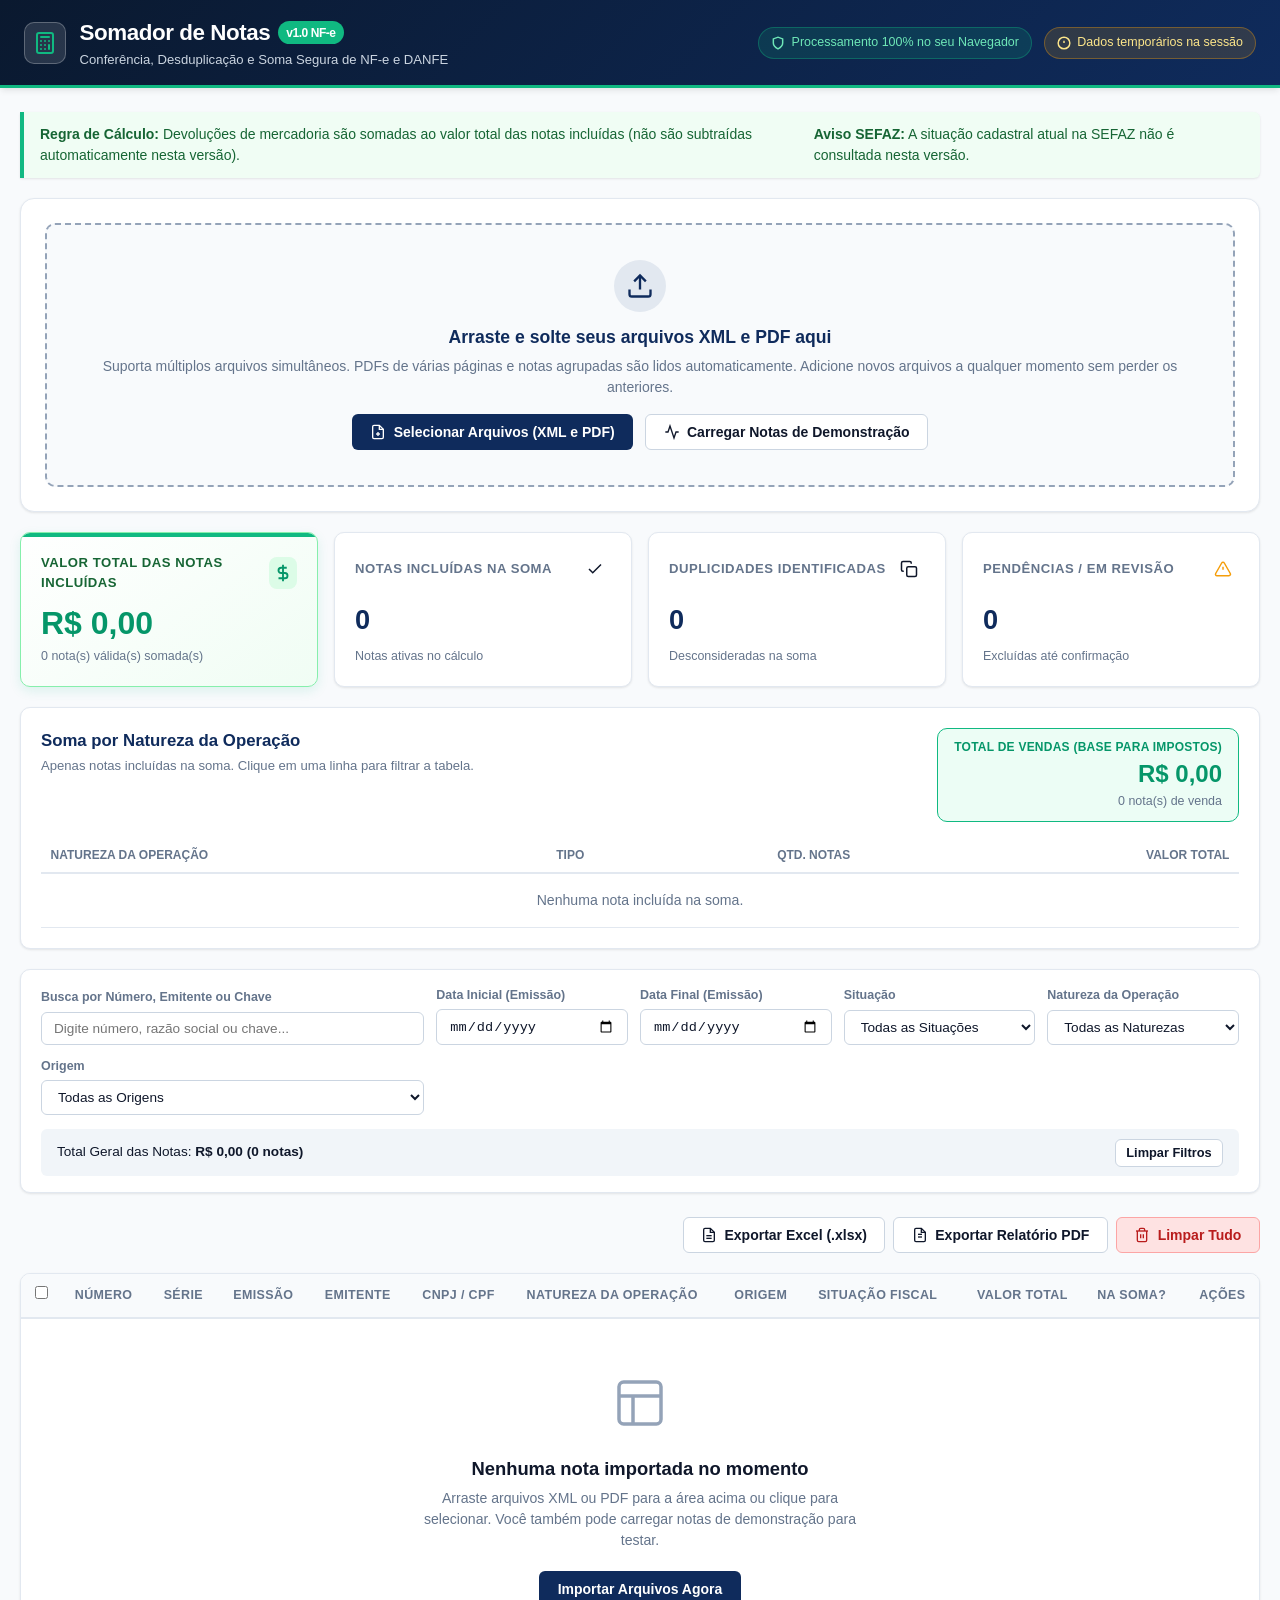
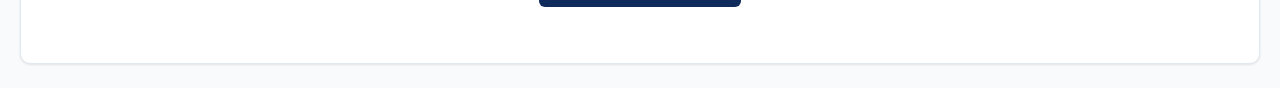
==== commit caee8bb3: "Separa a soma por natureza da operação e destaca o total de vendas - Painel "Soma por Natureza da Op" ====
--- a/index.html
+++ b/index.html
@@ -148,6 +148,36 @@
       </div>
     </section>
 
+    <!-- SOMA POR NATUREZA DA OPERAÇÃO -->
+    <section class="natureza-card" id="naturezaSection">
+      <div class="natureza-header">
+        <div>
+          <h3 class="natureza-title">Soma por Natureza da Operação</h3>
+          <div class="natureza-subtitle">Apenas notas incluídas na soma. Clique em uma linha para filtrar a tabela.</div>
+        </div>
+        <div class="natureza-vendas-box">
+          <span class="natureza-vendas-label">Total de Vendas (base para impostos)</span>
+          <strong class="natureza-vendas-valor" id="lblTotalVendas">R$ 0,00</strong>
+          <span class="natureza-vendas-desc" id="lblTotalVendasDesc">0 nota(s) de venda</span>
+        </div>
+      </div>
+      <div class="table-responsive">
+        <table class="natureza-table">
+          <thead>
+            <tr>
+              <th>Natureza da Operação</th>
+              <th>Tipo</th>
+              <th style="text-align: center;">Qtd. Notas</th>
+              <th style="text-align: right;">Valor Total</th>
+            </tr>
+          </thead>
+          <tbody id="naturezaTableBody">
+            <tr><td colspan="4" class="text-center" style="color: var(--text-muted); padding: 1rem;">Nenhuma nota incluída na soma.</td></tr>
+          </tbody>
+        </table>
+      </div>
+    </section>
+
     <!-- BARRA DE FILTROS E BUSCA -->
     <section class="controls-card">
       <div class="filters-grid">
@@ -174,6 +204,14 @@
             <option value="cancelada">Canceladas</option>
             <option value="duplicada">Duplicadas</option>
             <option value="nao_suportado">Não Suportadas</option>
+          </select>
+        </div>
+        <div class="filter-group">
+          <label for="filterNatureza">Natureza da Operação</label>
+          <select id="filterNatureza" class="form-control">
+            <option value="todas">Todas as Naturezas</option>
+            <option value="__vendas__">Somente Vendas</option>
+            <option value="__outras__">Somente Outras (não venda)</option>
           </select>
         </div>
         <div class="filter-group">
@@ -240,6 +278,7 @@
               <th>Emissão</th>
               <th>Emitente</th>
               <th>CNPJ / CPF</th>
+              <th>Natureza da Operação</th>
               <th>Origem</th>
               <th>Situação Fiscal</th>
               <th style="text-align: right;">Valor Total</th>
@@ -403,6 +442,11 @@
               <input type="text" id="editDestinatarioNome" class="form-control">
             </div>
 
+            <div class="filter-group">
+              <label for="editNatureza">Natureza da Operação</label>
+              <input type="text" id="editNatureza" class="form-control" placeholder="Ex: VENDA DE MERCADORIA">
+            </div>
+
             <div style="margin-top: 0.5rem; display: flex; align-items: center; gap: 0.5rem;">
               <input type="checkbox" id="editIncluirSoma">
               <label for="editIncluirSoma" style="font-weight: 600; font-size: 0.88rem; cursor: pointer;">
--- a/css/styles.css
+++ b/css/styles.css
@@ -1184,3 +1184,124 @@
     align-items: flex-start;
   }
 }
+
+/* ==========================================================================
+   Soma por Natureza da Operação
+   ========================================================================== */
+.natureza-card {
+  background: var(--card-bg);
+  border: 1px solid var(--border);
+  border-radius: var(--radius-md);
+  padding: 1.25rem;
+  box-shadow: var(--shadow-sm);
+}
+
+.natureza-header {
+  display: flex;
+  flex-wrap: wrap;
+  justify-content: space-between;
+  align-items: flex-start;
+  gap: 1rem;
+  margin-bottom: 1rem;
+}
+
+.natureza-title {
+  margin: 0;
+  font-size: 1.05rem;
+  color: var(--primary);
+}
+
+.natureza-subtitle {
+  font-size: 0.82rem;
+  color: var(--text-muted);
+  margin-top: 0.2rem;
+}
+
+.natureza-vendas-box {
+  display: flex;
+  flex-direction: column;
+  align-items: flex-end;
+  background: var(--success-light);
+  border: 1px solid var(--success);
+  border-radius: var(--radius-md);
+  padding: 0.6rem 1rem;
+}
+
+.natureza-vendas-label {
+  font-size: 0.75rem;
+  font-weight: 600;
+  color: var(--success-dark);
+  text-transform: uppercase;
+  letter-spacing: 0.02em;
+}
+
+.natureza-vendas-valor {
+  font-size: 1.5rem;
+  color: var(--success-dark);
+  font-variant-numeric: tabular-nums;
+}
+
+.natureza-vendas-desc {
+  font-size: 0.78rem;
+  color: var(--text-muted);
+}
+
+.natureza-table {
+  width: 100%;
+  border-collapse: collapse;
+  font-size: 0.88rem;
+}
+
+.natureza-table th {
+  text-align: left;
+  font-size: 0.75rem;
+  text-transform: uppercase;
+  color: var(--text-muted);
+  border-bottom: 2px solid var(--border);
+  padding: 0.5rem 0.6rem;
+}
+
+.natureza-table td {
+  padding: 0.5rem 0.6rem;
+  border-bottom: 1px solid var(--border);
+}
+
+.natureza-table .col-valor {
+  text-align: right;
+  font-weight: 600;
+  font-variant-numeric: tabular-nums;
+}
+
+.natureza-row {
+  cursor: pointer;
+}
+
+.natureza-row:hover {
+  background-color: var(--primary-light);
+}
+
+.natureza-row.active {
+  background-color: var(--primary-light);
+  box-shadow: inset 3px 0 0 var(--primary);
+}
+
+.natureza-row.natureza-outras td:first-child {
+  color: var(--text-muted);
+}
+
+.natureza-total td {
+  font-weight: 700;
+  background-color: #f8fafc;
+}
+
+.natureza-total-venda td {
+  color: var(--success-dark);
+  background-color: var(--success-light);
+}
+
+@media (max-width: 900px) {
+  .natureza-vendas-box {
+    align-items: flex-start;
+    width: 100%;
+  }
+}
